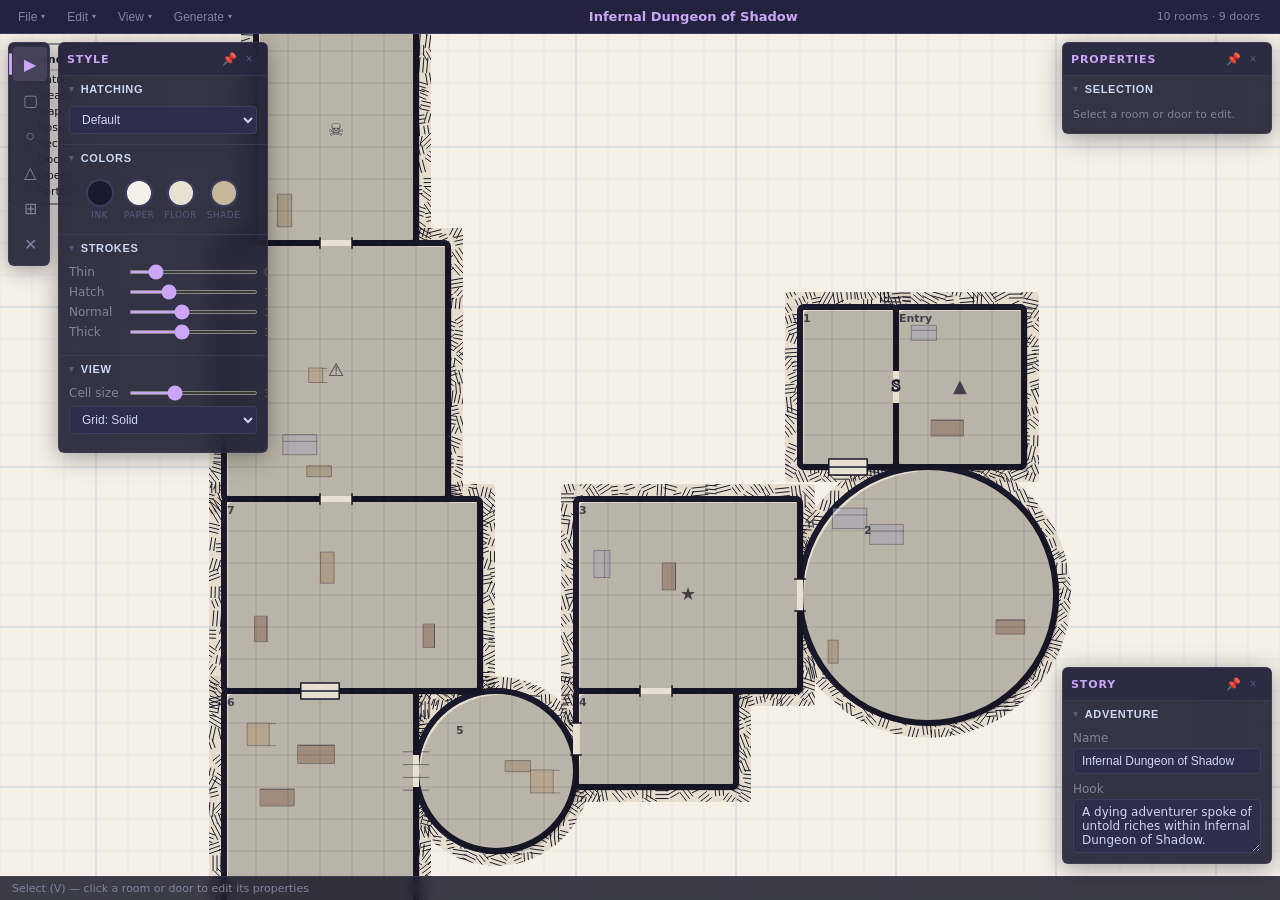
==== index.html @ fd5687b6 "feat: Implement a new menu bar UI, replacing the old toolbar and side panels." ====
<!DOCTYPE html>
<html lang="en">
<head>
  <meta charset="utf-8">
  <meta name="viewport" content="width=device-width, initial-scale=1.0">
  <title>Dungeon Designer</title>
  <link rel="stylesheet" href="css/style.css">
</head>
<body>

  <div id="app">

    <!-- ═══════════════════════ TOP MENU BAR ═══════════════════════ -->
    <header id="menubar">

      <!-- File menu -->
      <div class="menu-item" data-menu="file">
        <button class="menu-trigger">File <span class="chevron">▾</span></button>
        <div class="menu-dropdown">
          <button id="btn-save-json">Save JSON <span class="shortcut">Ctrl+S</span></button>
          <button id="btn-load-json">Load JSON…</button>
          <input type="file" id="input-load-json" accept=".json">
          <div class="menu-sep"></div>
          <button id="btn-export-png">Export PNG</button>
          <button id="btn-export-svg">Export SVG</button>
          <div class="menu-sep"></div>
          <button id="btn-save-adventure">Save Adventure</button>
        </div>
      </div>

      <!-- Edit menu -->
      <div class="menu-item" data-menu="edit">
        <button class="menu-trigger">Edit <span class="chevron">▾</span></button>
        <div class="menu-dropdown">
          <button id="btn-undo">Undo <span class="shortcut">Ctrl+Z</span></button>
          <button id="btn-redo">Redo <span class="shortcut">Ctrl+Y</span></button>
          <div class="menu-sep"></div>
          <button id="btn-clear" class="menu-btn-danger">Clear All</button>
        </div>
      </div>

      <!-- View menu -->
      <div class="menu-item" data-menu="view">
        <button class="menu-trigger">View <span class="chevron">▾</span></button>
        <div class="menu-dropdown">
          <button data-toggle-panel="panel-style" data-checked="true">Style Panel</button>
          <button data-toggle-panel="panel-props" data-checked="true">Properties Panel</button>
          <button data-toggle-panel="panel-story" data-checked="true">Story Panel</button>
          <div class="menu-sep"></div>
          <button data-toggle-opt="chk-shadows" data-checked="true">Shadows</button>
          <button data-toggle-opt="chk-props" data-checked="true">Props</button>
          <button data-toggle-opt="chk-merge" data-checked="false">Merge Rooms</button>
          <button data-toggle-opt="chk-legend" data-checked="true">Legend</button>
          <button data-toggle-opt="chk-graph-paper" data-checked="true">Graph Paper</button>
        </div>
      </div>

      <!-- Generate menu -->
      <div class="menu-item" data-menu="generate">
        <button class="menu-trigger">Generate <span class="chevron">▾</span></button>
        <div class="menu-dropdown">
          <div class="menu-control">
            <span>Seed</span>
            <input id="input-seed" type="number" value="12345" min="1" max="999999999">
          </div>
          <div class="menu-control">
            <span>Method</span>
            <select id="sel-gen-method">
              <option value="organic">Organic</option>
              <option value="bsp">BSP</option>
              <option value="classic">Rooms + Corridors</option>
            </select>
          </div>
          <div class="menu-control">
            <span>Size</span>
            <select id="sel-gen-size">
              <option value="small">Small</option>
              <option value="medium" selected>Medium</option>
              <option value="large">Large</option>
            </select>
          </div>
          <div class="menu-sep"></div>
          <button id="btn-generate" class="menu-btn-accent">⚡ Generate Dungeon</button>
        </div>
      </div>

      <!-- Spacer -->
      <div class="menubar-spacer"></div>

      <!-- Center: dungeon title -->
      <span class="menubar-title" id="menubar-title">Dungeon Designer</span>

      <!-- Spacer -->
      <div class="menubar-spacer"></div>

      <!-- Right: stats -->
      <span class="menubar-stats" id="dungeon-stats">0 rooms · 0 doors</span>
    </header>

    <!-- ═══════════════════════ WORKSPACE ═══════════════════════ -->
    <div id="workspace">

      <!-- Canvas (fills workspace) -->
      <main id="canvas-area">
        <canvas id="dungeon-canvas"></canvas>
        <div id="status-bar"></div>
      </main>

      <!-- ── Tool Rail ── -->
      <div id="tool-rail">
        <button class="tool-btn active" data-tool="select" data-tooltip="Select (V)">▶</button>
        <button class="tool-btn" data-tool="room" data-tooltip="Draw Room (R)">▢</button>
        <button class="tool-btn" data-tool="round-room" data-tooltip="Round Room (C)">○</button>
        <button class="tool-btn" data-tool="polygon" data-tooltip="Polygon Room (P)">△</button>
        <button class="tool-btn" data-tool="door" data-tooltip="Place Door (D)">⊞</button>
        <button class="tool-btn" data-tool="erase" data-tooltip="Erase (E)">✕</button>
      </div>

      <!-- ── Style Panel (left floating) ── -->
      <div class="floating-panel" id="panel-style">
        <div class="panel-titlebar">
          <h2>Style</h2>
          <button class="panel-titlebar-btn pin-btn" title="Pin panel" data-pinned="true">📌</button>
          <button class="panel-titlebar-btn close-btn" title="Close panel">×</button>
        </div>
        <div class="panel-body">

          <!-- Hatching -->
          <div class="collapse-section">
            <button class="collapse-header">
              <span class="section-chevron">▾</span> Hatching
            </button>
            <div class="collapse-content">
              <div class="ctrl-row">
                <select id="sel-hatching">
                  <option value="default">Default</option>
                  <option value="stonework">Stonework</option>
                  <option value="bricks">Bricks</option>
                  <option value="dots">Dots</option>
                  <option value="none">None</option>
                </select>
              </div>
            </div>
          </div>

          <!-- Colors -->
          <div class="collapse-section">
            <button class="collapse-header">
              <span class="section-chevron">▾</span> Colors
            </button>
            <div class="collapse-content">
              <div class="color-swatches">
                <label class="color-swatch">
                  <div class="swatch-circle" id="swatch-ink" style="background:#1a1a2e"></div>
                  <span class="swatch-label">Ink</span>
                  <input type="color" id="col-ink" value="#1a1a2e">
                </label>
                <label class="color-swatch">
                  <div class="swatch-circle" id="swatch-paper" style="background:#f5f0e8"></div>
                  <span class="swatch-label">Paper</span>
                  <input type="color" id="col-paper" value="#f5f0e8">
                </label>
                <label class="color-swatch">
                  <div class="swatch-circle" id="swatch-floor" style="background:#e8e0d0"></div>
                  <span class="swatch-label">Floor</span>
                  <input type="color" id="col-floor" value="#e8e0d0">
                </label>
                <label class="color-swatch">
                  <div class="swatch-circle" id="swatch-shading" style="background:#c8b89a"></div>
                  <span class="swatch-label">Shade</span>
                  <input type="color" id="col-shading" value="#c8b89a">
                </label>
              </div>
            </div>
          </div>

          <!-- Strokes -->
          <div class="collapse-section">
            <button class="collapse-header">
              <span class="section-chevron">▾</span> Strokes
            </button>
            <div class="collapse-content">
              <div class="ctrl-slider">
                <span class="slider-label">Thin</span>
                <input type="range" id="stroke-thin" min="0.2" max="2" step="0.1" value="0.5">
                <span class="slider-value">0.5</span>
              </div>
              <div class="ctrl-slider">
                <span class="slider-label">Hatch</span>
                <input type="range" id="stroke-hatch" min="0.2" max="3" step="0.1" value="1.0">
                <span class="slider-value">1.0</span>
              </div>
              <div class="ctrl-slider">
                <span class="slider-label">Normal</span>
                <input type="range" id="stroke-normal" min="0.5" max="3" step="0.1" value="1.5">
                <span class="slider-value">1.5</span>
              </div>
              <div class="ctrl-slider">
                <span class="slider-label">Thick</span>
                <input type="range" id="stroke-thick" min="1" max="6" step="0.2" value="3.0">
                <span class="slider-value">3.0</span>
              </div>
            </div>
          </div>

          <!-- View -->
          <div class="collapse-section">
            <button class="collapse-header">
              <span class="section-chevron">▾</span> View
            </button>
            <div class="collapse-content">
              <div class="ctrl-slider">
                <span class="slider-label">Cell size</span>
                <input type="range" id="cell-size" min="16" max="64" step="4" value="30">
                <span class="slider-value">30</span>
              </div>
              <div class="ctrl-row">
                <select id="sel-grid">
                  <option value="none">Grid: None</option>
                  <option value="dotted">Grid: Dotted</option>
                  <option value="dashed">Grid: Dashed</option>
                  <option value="solid" selected>Grid: Solid</option>
                </select>
              </div>
              <!-- Hidden checkboxes that the View menu and syncStyle read from -->
              <input type="checkbox" id="chk-shadows" checked style="display:none">
              <input type="checkbox" id="chk-props" checked style="display:none">
              <input type="checkbox" id="chk-merge" style="display:none">
              <input type="checkbox" id="chk-legend" checked style="display:none">
              <input type="checkbox" id="chk-graph-paper" checked style="display:none">
            </div>
          </div>

        </div>
      </div>

      <!-- ── Properties Panel (right floating) ── -->
      <div class="floating-panel" id="panel-props">
        <div class="panel-titlebar">
          <h2>Properties</h2>
          <button class="panel-titlebar-btn pin-btn" title="Pin panel" data-pinned="true">📌</button>
          <button class="panel-titlebar-btn close-btn" title="Close panel">×</button>
        </div>
        <div class="panel-body">

          <div class="collapse-section">
            <button class="collapse-header">
              <span class="section-chevron">▾</span> Selection
            </button>
            <div class="collapse-content">
              <p id="props-empty" style="font-size:11px;color:var(--text-dim);padding:2px 0;">Select a room or door to edit.</p>

              <div id="props-room" style="display:none">
                <div class="ctrl-row">
                  <span>Label</span>
                  <input type="text" id="prop-room-label" placeholder="Room name…">
                </div>
                <div class="ctrl-row">
                  <span>Order</span>
                  <input type="text" id="prop-room-order" placeholder="Entry, 1, 2…">
                </div>
                <div class="ctrl-row">
                  <span>Type</span>
                  <select id="prop-room-type">
                    <option value="normal">Normal</option>
                    <option value="entrance">Entrance</option>
                    <option value="boss">Boss Room</option>
                    <option value="treasure">Treasure</option>
                    <option value="trap">Trap</option>
                  </select>
                </div>
                <div class="ctrl-row">
                  <span>Icon</span>
                  <select id="prop-room-icon">
                    <option value="none">— None —</option>
                    <option value="entrance">▲ Entrance</option>
                    <option value="exit">▼ Exit</option>
                    <option value="boss">☠ Boss</option>
                    <option value="treasure">★ Treasure</option>
                    <option value="trap">⚠ Trap</option>
                    <option value="shrine">✝ Shrine</option>
                    <option value="arcane">✦ Arcane</option>
                    <option value="prison">⊠ Prison</option>
                    <option value="armory">⚔ Armory</option>
                    <option value="forge">⚒ Forge</option>
                    <option value="throne">♛ Throne</option>
                    <option value="crypt">✠ Crypt</option>
                    <option value="library">≡ Library</option>
                    <option value="tavern">◆ Tavern</option>
                    <option value="guard">⊕ Guard Post</option>
                    <option value="puzzle">? Puzzle</option>
                  </select>
                </div>
                <label class="ctrl-check">
                  <input type="checkbox" id="prop-room-water"> Contains water
                </label>
                <div class="ctrl-row">
                  <span>Notes</span>
                  <textarea id="prop-room-notes" rows="3" placeholder="Room description…"></textarea>
                </div>
                <button id="btn-delete-room" class="panel-btn danger">Delete Room</button>
              </div>

              <div id="props-door" style="display:none">
                <div class="ctrl-row">
                  <span>Door Type</span>
                  <select id="prop-door-type">
                    <option value="open">Open Archway</option>
                    <option value="door">Door</option>
                    <option value="locked">Locked Door</option>
                    <option value="secret">Secret Door</option>
                    <option value="portcullis">Portcullis</option>
                  </select>
                </div>
                <button id="btn-delete-door" class="panel-btn danger">Delete Door</button>
              </div>
            </div>
          </div>

        </div>
      </div>

      <!-- ── Story Panel (right, lower floating) ── -->
      <div class="floating-panel" id="panel-story">
        <div class="panel-titlebar">
          <h2>Story</h2>
          <button class="panel-titlebar-btn pin-btn" title="Pin panel" data-pinned="true">📌</button>
          <button class="panel-titlebar-btn close-btn" title="Close panel">×</button>
        </div>
        <div class="panel-body">
          <div class="collapse-section">
            <button class="collapse-header">
              <span class="section-chevron">▾</span> Adventure
            </button>
            <div class="collapse-content">
              <div class="ctrl-row">
                <span>Name</span>
                <input type="text" id="story-name" placeholder="Dungeon name…">
              </div>
              <div class="ctrl-row">
                <span>Hook</span>
                <textarea id="story-hook" rows="3" placeholder="Adventure hook…"></textarea>
              </div>
            </div>
          </div>
        </div>
      </div>

    </div>

  </div>

  <script type="module" src="js/main.js"></script>
</body>
</html>
---- css/style.css ----
*, *::before, *::after { box-sizing: border-box; margin: 0; padding: 0; }

:root {
  --bg-dark:    #1a1a2e;
  --bg-mid:     #232340;
  --bg-light:   #2e2e4a;
  --bg-hover:   #383860;
  --border:     #3d3d62;
  --border-light: rgba(74,74,106,0.45);
  --text:       #cdd6f4;
  --text-dim:   #7f849c;
  --text-muted: #585880;
  --accent:     #cba6f7;
  --accent-dim: rgba(203,166,247,0.15);
  --accent2:    #89b4fa;
  --green:      #a6e3a1;
  --peach:      #fab387;
  --teal:       #94e2d5;
  --danger:     #f38ba8;
  --panel-w:    210px;
  --rail-w:     42px;
  --topbar-h:   34px;
  --statusbar-h: 24px;
  --panel-glass: rgba(26,26,46,0.88);
  --panel-blur:  12px;
  --radius:     6px;
  --radius-sm:  4px;
  --transition: 180ms ease;
}

html, body {
  height: 100%; overflow: hidden;
  background: var(--bg-dark); color: var(--text);
  font-family: 'Inter', 'Segoe UI', system-ui, sans-serif;
  font-size: 13px;
}

/* ╔══════════════════════════════════════════════════════════════════════════╗
   ║  APP SHELL                                                             ║
   ╚══════════════════════════════════════════════════════════════════════════╝ */

#app {
  display: flex; flex-direction: column; height: 100%;
}

/* ╔══════════════════════════════════════════════════════════════════════════╗
   ║  TOP MENU BAR                                                          ║
   ╚══════════════════════════════════════════════════════════════════════════╝ */

#menubar {
  display: flex; align-items: center;
  height: var(--topbar-h); flex-shrink: 0;
  background: var(--bg-mid);
  border-bottom: 1px solid var(--border);
  padding: 0 8px;
  gap: 2px;
  z-index: 100;
  user-select: none;
}

/* Menu items (top-level) */
.menu-item {
  position: relative;
}

.menu-item > .menu-trigger {
  display: flex; align-items: center; gap: 4px;
  background: none; border: none; color: var(--text-dim);
  font-size: 12px; padding: 5px 10px;
  border-radius: var(--radius-sm);
  cursor: pointer;
  transition: background var(--transition), color var(--transition);
}

.menu-item > .menu-trigger:hover,
.menu-item.open > .menu-trigger {
  background: var(--bg-hover);
  color: var(--text);
}

.menu-trigger .chevron {
  font-size: 8px;
  transition: transform var(--transition);
}

.menu-item.open .menu-trigger .chevron {
  transform: rotate(180deg);
}

/* Dropdown panel */
.menu-dropdown {
  display: none;
  position: absolute;
  top: 100%; left: 0;
  min-width: 200px;
  background: var(--panel-glass);
  backdrop-filter: blur(var(--panel-blur));
  -webkit-backdrop-filter: blur(var(--panel-blur));
  border: 1px solid var(--border);
  border-radius: var(--radius);
  padding: 4px;
  box-shadow: 0 8px 32px rgba(0,0,0,0.45);
  z-index: 200;
  animation: menuSlideDown 150ms ease;
}

.menu-item.open > .menu-dropdown {
  display: block;
}

@keyframes menuSlideDown {
  from { opacity: 0; transform: translateY(-4px); }
  to   { opacity: 1; transform: translateY(0); }
}

/* Dropdown items */
.menu-dropdown button,
.menu-dropdown label {
  display: flex; align-items: center; gap: 8px;
  width: 100%;
  background: none; border: none; color: var(--text);
  font-size: 12px; padding: 6px 10px;
  border-radius: var(--radius-sm);
  cursor: pointer;
  transition: background var(--transition);
  text-align: left;
  white-space: nowrap;
}

.menu-dropdown button:hover,
.menu-dropdown label:hover {
  background: var(--bg-hover);
}

.menu-dropdown button .shortcut {
  margin-left: auto;
  color: var(--text-muted);
  font-size: 11px;
}

.menu-dropdown .menu-sep {
  height: 1px;
  background: var(--border);
  margin: 4px 8px;
}

/* Inline controls inside menu dropdowns */
.menu-dropdown .menu-control {
  display: flex; align-items: center; gap: 8px;
  padding: 6px 10px; font-size: 12px; color: var(--text-dim);
}

.menu-dropdown .menu-control select,
.menu-dropdown .menu-control input[type="number"] {
  background: var(--bg-light); color: var(--text);
  border: 1px solid var(--border); border-radius: var(--radius-sm);
  padding: 3px 6px; font-size: 12px; cursor: pointer;
}

.menu-dropdown .menu-control input[type="number"] {
  width: 100px;
}

.menu-dropdown .menu-btn-accent {
  color: var(--accent); font-weight: 600;
}
.menu-dropdown .menu-btn-accent:hover {
  background: var(--accent-dim);
}

.menu-dropdown .menu-btn-danger {
  color: var(--danger);
}
.menu-dropdown .menu-btn-danger:hover {
  background: rgba(243,139,168,0.12);
}

/* Toggle items with checkmarks */
.menu-dropdown button[data-checked="true"]::before {
  content: '✓';
  font-size: 11px;
  color: var(--accent);
  width: 16px;
  text-align: center;
  flex-shrink: 0;
}
.menu-dropdown button[data-checked="false"]::before {
  content: '';
  width: 16px;
  flex-shrink: 0;
}

/* Menubar spacer & right section */
.menubar-spacer { flex: 1; }

.menubar-title {
  font-weight: 600;
  font-size: 13px;
  color: var(--accent);
  text-align: center;
  white-space: nowrap;
  overflow: hidden;
  text-overflow: ellipsis;
  max-width: 300px;
}

.menubar-stats {
  font-size: 11px;
  color: var(--text-dim);
  padding: 0 12px;
  white-space: nowrap;
}

/* ╔══════════════════════════════════════════════════════════════════════════╗
   ║  WORKSPACE                                                             ║
   ╚══════════════════════════════════════════════════════════════════════════╝ */

#workspace {
  position: relative;
  flex: 1;
  overflow: hidden;
}

/* ╔══════════════════════════════════════════════════════════════════════════╗
   ║  TOOL RAIL (left vertical strip)                                       ║
   ╚══════════════════════════════════════════════════════════════════════════╝ */

#tool-rail {
  position: absolute;
  top: 8px; left: 8px;
  width: var(--rail-w);
  display: flex; flex-direction: column; gap: 2px;
  background: var(--panel-glass);
  backdrop-filter: blur(var(--panel-blur));
  -webkit-backdrop-filter: blur(var(--panel-blur));
  border: 1px solid var(--border-light);
  border-radius: var(--radius);
  padding: 4px;
  box-shadow: 0 4px 20px rgba(0,0,0,0.35);
  z-index: 50;
}

#tool-rail .tool-btn {
  display: flex; align-items: center; justify-content: center;
  width: 34px; height: 34px;
  background: none;
  border: none;
  border-radius: var(--radius-sm);
  color: var(--text-dim);
  font-size: 16px;
  cursor: pointer;
  transition: all var(--transition);
  position: relative;
}

#tool-rail .tool-btn:hover {
  background: var(--bg-hover);
  color: var(--text);
}

#tool-rail .tool-btn.active {
  background: var(--accent-dim);
  color: var(--accent);
}

#tool-rail .tool-btn.active::before {
  content: '';
  position: absolute;
  left: -4px; top: 6px; bottom: 6px;
  width: 3px;
  background: var(--accent);
  border-radius: 2px;
}

/* Tooltip for tool rail */
#tool-rail .tool-btn::after {
  content: attr(data-tooltip);
  position: absolute;
  left: calc(100% + 8px); top: 50%;
  transform: translateY(-50%);
  background: var(--bg-dark);
  color: var(--text);
  font-size: 11px;
  padding: 4px 8px;
  border-radius: var(--radius-sm);
  border: 1px solid var(--border);
  white-space: nowrap;
  pointer-events: none;
  opacity: 0;
  transition: opacity 150ms ease;
  z-index: 100;
}

#tool-rail .tool-btn:hover::after {
  opacity: 1;
}

/* ╔══════════════════════════════════════════════════════════════════════════╗
   ║  FLOATING PANELS                                                       ║
   ╚══════════════════════════════════════════════════════════════════════════╝ */

.floating-panel {
  position: absolute;
  width: var(--panel-w);
  background: var(--panel-glass);
  backdrop-filter: blur(var(--panel-blur));
  -webkit-backdrop-filter: blur(var(--panel-blur));
  border: 1px solid var(--border-light);
  border-radius: var(--radius);
  box-shadow: 0 4px 24px rgba(0,0,0,0.35);
  z-index: 40;
  overflow: hidden;
  transition: opacity var(--transition);
}

.floating-panel.hidden {
  display: none;
}

/* Panel positions */
#panel-style {
  top: 8px; left: 58px;
}
#panel-props {
  top: 8px; right: 8px;
}
#panel-story {
  bottom: 36px; right: 8px;
}

/* Panel title bar */
.panel-titlebar {
  display: flex; align-items: center;
  padding: 6px 8px;
  background: rgba(35,35,64,0.6);
  border-bottom: 1px solid var(--border-light);
  cursor: default;
  user-select: none;
}

.panel-titlebar h2 {
  font-size: 11px;
  font-weight: 700;
  text-transform: uppercase;
  letter-spacing: 0.08em;
  color: var(--accent);
  flex: 1;
}

.panel-titlebar-btn {
  display: flex; align-items: center; justify-content: center;
  width: 20px; height: 20px;
  background: none; border: none;
  color: var(--text-muted);
  font-size: 12px;
  cursor: pointer;
  border-radius: 3px;
  transition: all var(--transition);
}

.panel-titlebar-btn:hover {
  background: var(--bg-hover);
  color: var(--text);
}

.panel-titlebar-btn.pinned {
  color: var(--accent);
}

/* Panel body */
.panel-body {
  padding: 0;
  max-height: 60vh;
  overflow-y: auto;
}

/* ╔══════════════════════════════════════════════════════════════════════════╗
   ║  COLLAPSIBLE SECTIONS (inside panels)                                  ║
   ╚══════════════════════════════════════════════════════════════════════════╝ */

.collapse-section {
  border-bottom: 1px solid var(--border-light);
}

.collapse-section:last-child {
  border-bottom: none;
}

.collapse-header {
  display: flex; align-items: center; gap: 6px;
  padding: 7px 10px;
  background: none; border: none; color: var(--text);
  font-size: 11px; font-weight: 600;
  text-transform: uppercase;
  letter-spacing: 0.06em;
  cursor: pointer;
  width: 100%;
  text-align: left;
  transition: background var(--transition);
}

.collapse-header:hover {
  background: rgba(255,255,255,0.03);
}

.collapse-header .section-chevron {
  font-size: 9px;
  color: var(--text-muted);
  transition: transform var(--transition);
  flex-shrink: 0;
}

.collapse-section.collapsed .section-chevron {
  transform: rotate(-90deg);
}

.collapse-content {
  padding: 4px 10px 10px;
  overflow: hidden;
  transition: max-height 200ms ease, padding 200ms ease;
}

.collapse-section.collapsed .collapse-content {
  max-height: 0 !important;
  padding-top: 0;
  padding-bottom: 0;
}

/* ╔══════════════════════════════════════════════════════════════════════════╗
   ║  PANEL CONTROLS (inside collapsible sections)                          ║
   ╚══════════════════════════════════════════════════════════════════════════╝ */

/* Standard label + control */
.ctrl-row {
  display: flex; flex-direction: column; gap: 3px;
  margin-bottom: 8px;
  font-size: 12px;
  color: var(--text-dim);
}

.ctrl-row:last-child { margin-bottom: 0; }

.ctrl-row select,
.ctrl-row input[type="text"],
.ctrl-row input[type="number"],
.ctrl-row textarea {
  background: var(--bg-light);
  color: var(--text);
  border: 1px solid var(--border);
  border-radius: var(--radius-sm);
  padding: 5px 8px;
  font-size: 12px;
  width: 100%;
  transition: border-color var(--transition);
}

.ctrl-row select:focus,
.ctrl-row input:focus,
.ctrl-row textarea:focus {
  outline: none;
  border-color: var(--accent);
}

.ctrl-row textarea {
  resize: vertical;
  font-family: inherit;
}

/* Slider with value */
.ctrl-slider {
  display: flex; align-items: center; gap: 6px;
  margin-bottom: 6px;
  font-size: 12px;
  color: var(--text-dim);
}

.ctrl-slider span.slider-label {
  width: 54px;
  flex-shrink: 0;
}

.ctrl-slider input[type="range"] {
  flex: 1;
  accent-color: var(--accent);
  height: 4px;
}

.ctrl-slider .slider-value {
  width: 28px;
  text-align: right;
  font-size: 10px;
  color: var(--text-muted);
  font-variant-numeric: tabular-nums;
}

/* Checkbox row */
.ctrl-check {
  display: flex; align-items: center; gap: 6px;
  margin-bottom: 5px;
  font-size: 12px;
  color: var(--text);
  cursor: pointer;
}

.ctrl-check input[type="checkbox"] {
  accent-color: var(--accent);
  cursor: pointer;
}

/* ╔══════════════════════════════════════════════════════════════════════════╗
   ║  SMART COLOR SWATCHES                                                  ║
   ╚══════════════════════════════════════════════════════════════════════════╝ */

.color-swatches {
  display: flex; gap: 10px; flex-wrap: wrap;
  justify-content: center;
  padding: 4px 0;
}

.color-swatch {
  display: flex; flex-direction: column; align-items: center; gap: 3px;
  cursor: pointer;
  position: relative;
}

.color-swatch .swatch-circle {
  width: 28px; height: 28px;
  border-radius: 50%;
  border: 2px solid var(--border);
  transition: border-color var(--transition), transform var(--transition);
  position: relative;
  overflow: hidden;
}

.color-swatch:hover .swatch-circle {
  border-color: var(--text-dim);
  transform: scale(1.1);
}

.color-swatch .swatch-label {
  font-size: 9px;
  color: var(--text-muted);
  text-transform: uppercase;
  letter-spacing: 0.05em;
}

.color-swatch input[type="color"] {
  position: absolute;
  top: 0; left: 0;
  width: 28px; height: 28px;
  opacity: 0;
  cursor: pointer;
}

/* ╔══════════════════════════════════════════════════════════════════════════╗
   ║  PANEL BUTTONS                                                         ║
   ╚══════════════════════════════════════════════════════════════════════════╝ */

.panel-btn {
  width: 100%;
  padding: 6px;
  border-radius: var(--radius-sm);
  border: 1px solid var(--border);
  background: var(--bg-light);
  color: var(--text);
  cursor: pointer;
  font-size: 12px;
  margin-top: 6px;
  transition: all var(--transition);
}

.panel-btn:hover {
  background: var(--bg-hover);
}

.panel-btn.danger {
  border-color: var(--danger);
  color: var(--danger);
}

.panel-btn.danger:hover {
  background: var(--danger);
  color: var(--bg-dark);
}

/* ╔══════════════════════════════════════════════════════════════════════════╗
   ║  CANVAS AREA                                                           ║
   ╚══════════════════════════════════════════════════════════════════════════╝ */

#canvas-area {
  position: absolute;
  top: 0; left: 0; right: 0; bottom: 0;
  overflow: hidden;
  background: #0e0e1a;
  background-image:
    linear-gradient(rgba(255,255,255,.025) 1px, transparent 1px),
    linear-gradient(90deg, rgba(255,255,255,.025) 1px, transparent 1px);
  background-size: 30px 30px;
  cursor: crosshair;
}

#canvas-area.tool-select     { cursor: default; }
#canvas-area.tool-room       { cursor: crosshair; }
#canvas-area.tool-round-room { cursor: crosshair; }
#canvas-area.tool-polygon    { cursor: crosshair; }
#canvas-area.tool-door       { cursor: cell; }
#canvas-area.tool-erase      { cursor: not-allowed; }

#dungeon-canvas { display: block; }

/* ╔══════════════════════════════════════════════════════════════════════════╗
   ║  STATUS BAR                                                            ║
   ╚══════════════════════════════════════════════════════════════════════════╝ */

#status-bar {
  position: absolute;
  bottom: 0; left: 0; right: 0;
  height: var(--statusbar-h);
  padding: 4px 12px;
  font-size: 11px;
  color: var(--text-dim);
  background: rgba(20,20,36,0.82);
  backdrop-filter: blur(6px);
  -webkit-backdrop-filter: blur(6px);
  border-top: 1px solid var(--border-light);
  pointer-events: none;
  white-space: nowrap;
  overflow: hidden;
  z-index: 30;
  display: flex; align-items: center;
}

/* ╔══════════════════════════════════════════════════════════════════════════╗
   ║  HIDDEN FILE INPUT                                                     ║
   ╚══════════════════════════════════════════════════════════════════════════╝ */

#input-load-json { display: none; }

/* ╔══════════════════════════════════════════════════════════════════════════╗
   ║  SCROLLBARS                                                            ║
   ╚══════════════════════════════════════════════════════════════════════════╝ */

::-webkit-scrollbar { width: 5px; }
::-webkit-scrollbar-track { background: transparent; }
::-webkit-scrollbar-thumb { background: var(--border); border-radius: 3px; }
::-webkit-scrollbar-thumb:hover { background: var(--text-muted); }

/* ╔══════════════════════════════════════════════════════════════════════════╗
   ║  RESPONSIVE: ensure panels don't crowd at smaller sizes                ║
   ╚══════════════════════════════════════════════════════════════════════════╝ */

@media (max-width: 1200px) {
  :root { --panel-w: 190px; }
}
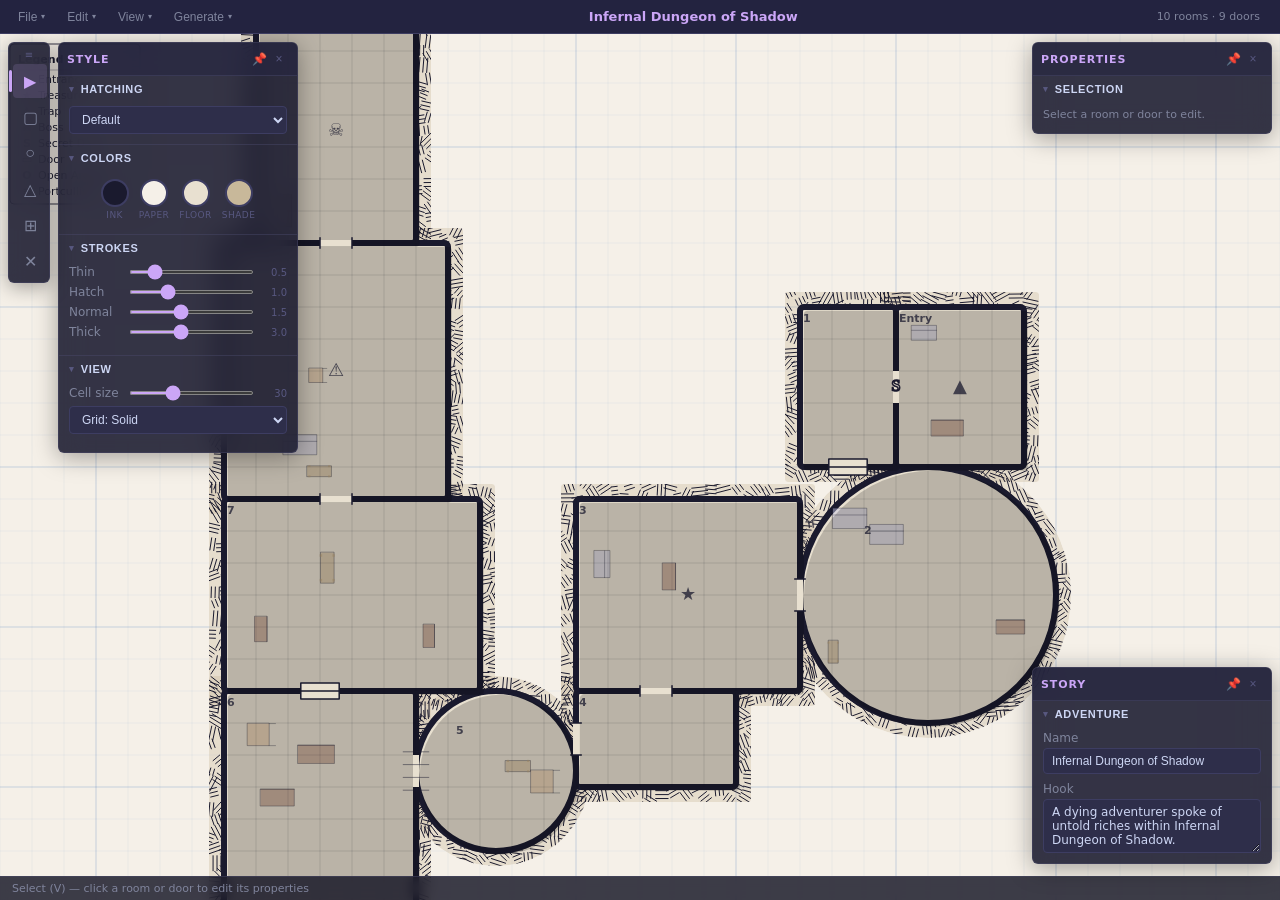
==== commit c86d6c6e: "feat: add draggable panel system and reset layout functionality" ====
--- a/index.html
+++ b/index.html
@@ -52,6 +52,8 @@
           <button data-toggle-opt="chk-merge" data-checked="false">Merge Rooms</button>
           <button data-toggle-opt="chk-legend" data-checked="true">Legend</button>
           <button data-toggle-opt="chk-graph-paper" data-checked="true">Graph Paper</button>
+          <div class="menu-sep"></div>
+          <button id="btn-reset-layout">Reset Panel Layout</button>
         </div>
       </div>
 
@@ -108,6 +110,7 @@
 
       <!-- ── Tool Rail ── -->
       <div id="tool-rail">
+        <div class="rail-grip" title="Drag tool rail">≡</div>
         <button class="tool-btn active" data-tool="select" data-tooltip="Select (V)">▶</button>
         <button class="tool-btn" data-tool="room" data-tooltip="Draw Room (R)">▢</button>
         <button class="tool-btn" data-tool="round-room" data-tooltip="Round Room (C)">○</button>
--- a/css/style.css
+++ b/css/style.css
@@ -17,7 +17,7 @@
   --peach:      #fab387;
   --teal:       #94e2d5;
   --danger:     #f38ba8;
-  --panel-w:    210px;
+  --panel-w:    240px;
   --rail-w:     42px;
   --topbar-h:   34px;
   --statusbar-h: 24px;
@@ -230,6 +230,7 @@
   top: 8px; left: 8px;
   width: var(--rail-w);
   display: flex; flex-direction: column; gap: 2px;
+  cursor: grab;
   background: var(--panel-glass);
   backdrop-filter: blur(var(--panel-blur));
   -webkit-backdrop-filter: blur(var(--panel-blur));
@@ -293,6 +294,19 @@
 
 #tool-rail .tool-btn:hover::after {
   opacity: 1;
+}
+
+#tool-rail .rail-grip {
+  cursor: grab;
+  user-select: none;
+  color: var(--text-muted);
+  text-align: center;
+  padding: 2px;
+  font-size: 10px;
+}
+
+#tool-rail .rail-grip:hover {
+  color: var(--text);
 }
 
 /* ╔══════════════════════════════════════════════════════════════════════════╗
@@ -480,7 +494,9 @@
 }
 
 .ctrl-slider input[type="range"] {
-  flex: 1;
+  flex: 1 1 auto;
+  min-width: 0;
+  max-width: calc(100% - 90px);
   accent-color: var(--accent);
   height: 4px;
 }
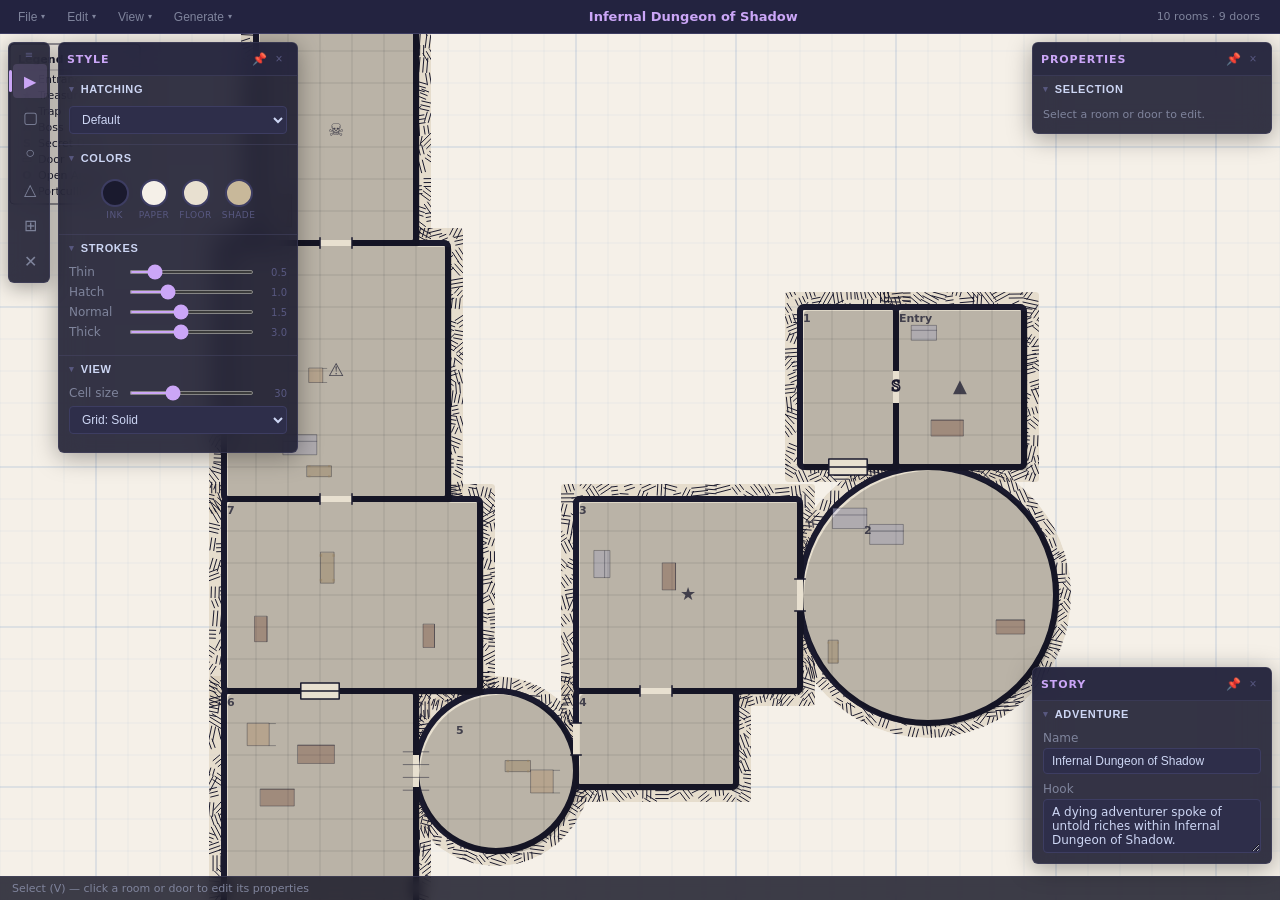
==== commit 007ab32c: "feat: add room resizing functionality with interactive handles" ====
--- a/index.html
+++ b/index.html
@@ -52,6 +52,7 @@
           <button data-toggle-opt="chk-merge" data-checked="false">Merge Rooms</button>
           <button data-toggle-opt="chk-legend" data-checked="true">Legend</button>
           <button data-toggle-opt="chk-graph-paper" data-checked="true">Graph Paper</button>
+          <button id="btn-resize" data-checked="false">Resize Rooms</button>
           <div class="menu-sep"></div>
           <button id="btn-reset-layout">Reset Panel Layout</button>
         </div>
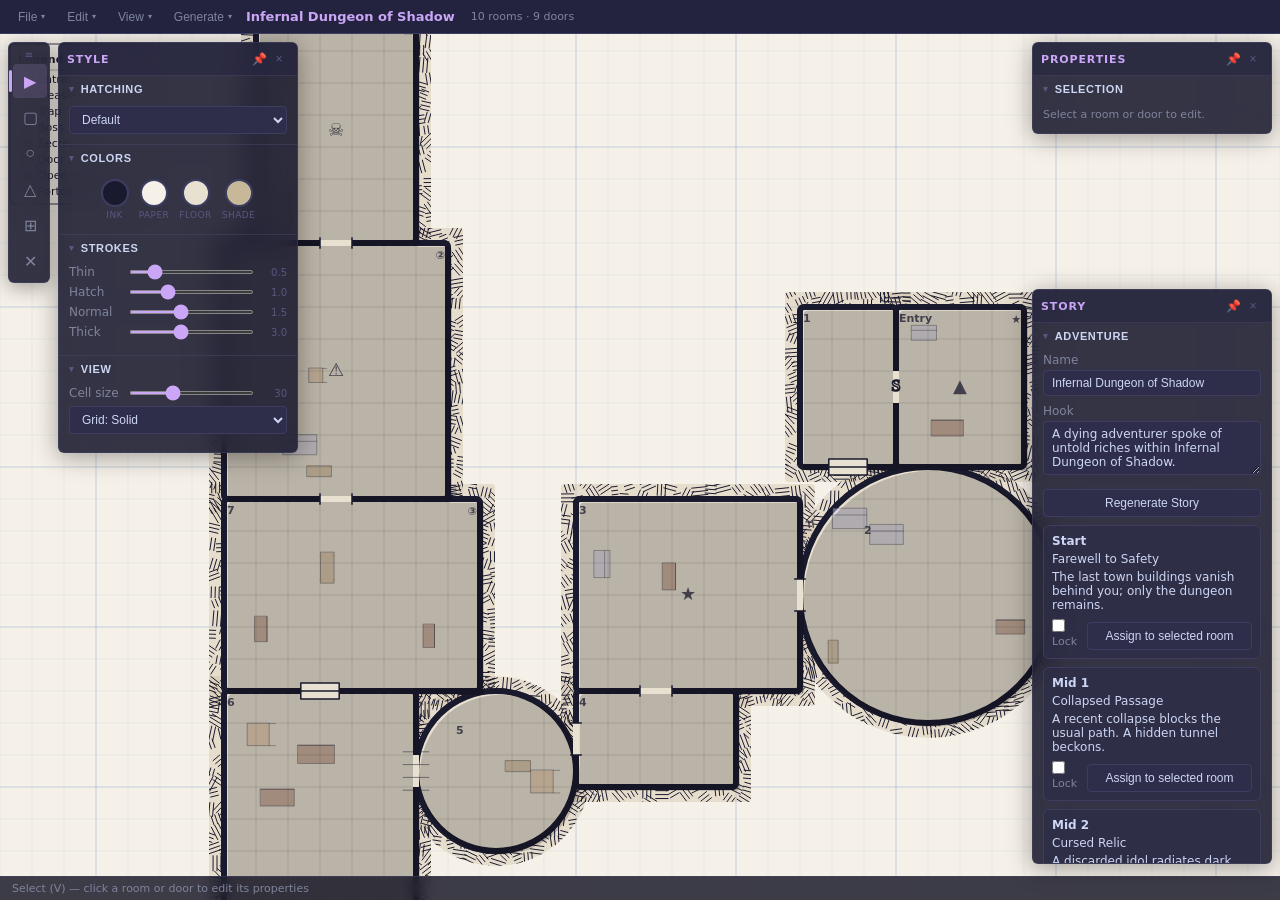
==== commit bdec7375: "feat: implement story management with templates and dynamic role assignment" ====
--- a/index.html
+++ b/index.html
@@ -277,12 +277,17 @@
                   <span>Icon</span>
                   <select id="prop-room-icon">
                     <option value="none">— None —</option>
+                    <option value="start">★ Start</option>
                     <option value="entrance">▲ Entrance</option>
                     <option value="exit">▼ Exit</option>
                     <option value="boss">☠ Boss</option>
                     <option value="treasure">★ Treasure</option>
                     <option value="trap">⚠ Trap</option>
                     <option value="shrine">✝ Shrine</option>
+                    <option value="mid1">① Mid 1</option>
+                    <option value="mid2">② Mid 2</option>
+                    <option value="mid3">③ Mid 3</option>
+                    <option value="arcane">✦ Arcane</option>
                     <option value="arcane">✦ Arcane</option>
                     <option value="prison">⊠ Prison</option>
                     <option value="armory">⚔ Armory</option>
@@ -295,6 +300,17 @@
                     <option value="puzzle">? Puzzle</option>
                   </select>
                 </div>
+                <div class="ctrl-row">
+                  <span>Story Role</span>
+                  <select id="prop-room-story-role">
+                    <option value="none">None</option>
+                    <option value="start">Start</option>
+                    <option value="mid1">Mid 1</option>
+                    <option value="mid2">Mid 2</option>
+                    <option value="mid3">Mid 3</option>
+                    <option value="boss">Boss</option>
+                  </select>
+                </div>
                 <label class="ctrl-check">
                   <input type="checkbox" id="prop-room-water"> Contains water
                 </label>
@@ -345,6 +361,10 @@
                 <span>Hook</span>
                 <textarea id="story-hook" rows="3" placeholder="Adventure hook…"></textarea>
               </div>
+              <div class="ctrl-row">
+                <button id="btn-regenerate-story" class="panel-btn">Regenerate Story</button>
+              </div>
+              <div id="story-cards" class="story-cards"></div>
             </div>
           </div>
         </div>
--- a/css/style.css
+++ b/css/style.css
@@ -184,10 +184,38 @@
   text-align: center;
   flex-shrink: 0;
 }
-.menu-dropdown button[data-checked="false"]::before {
+..menu-dropdown button[data-checked="false"]::before {
   content: '';
   width: 16px;
   flex-shrink: 0;
+}
+
+.story-cards {
+  display: grid;
+  gap: 8px;
+  margin-top: 8px;
+}
+.story-card {
+  background: rgba(45, 45, 70, 0.8);
+  border: 1px solid var(--border);
+  border-radius: 6px;
+  padding: 8px;
+}
+.story-card h3 {
+  font-size: 12px;
+  margin-bottom: 4px;
+}
+.story-card p {
+  font-size: 12px;
+  margin: 0 0 4px;
+}
+.story-card .lock-row {
+  display: flex;
+  align-items: center;
+  gap: 4px;
+  font-size: 11px;
+  color: var(--text-dim);
+}
 }
 
 /* Menubar spacer & right section */
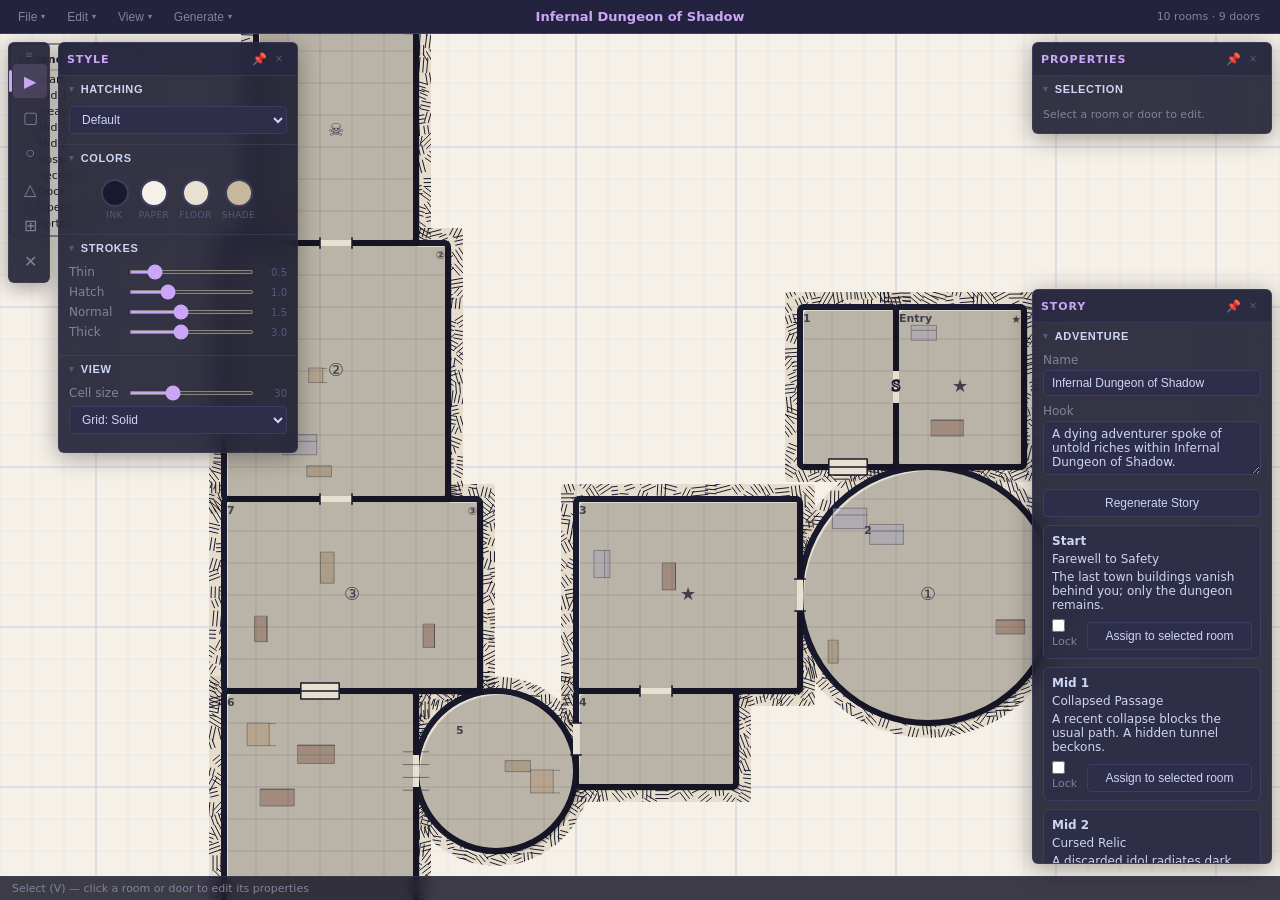
==== commit 33fe1666: "feat: add caves generation functionality and integrate into main application" ====
--- a/index.html
+++ b/index.html
@@ -71,8 +71,7 @@
             <select id="sel-gen-method">
               <option value="organic">Organic</option>
               <option value="bsp">BSP</option>
-              <option value="classic">Rooms + Corridors</option>
-            </select>
+              <option value="classic">Rooms + Corridors</option>            <option value="caves">Caves (Perlin-like)</option>            </select>
           </div>
           <div class="menu-control">
             <span>Size</span>
--- a/css/style.css
+++ b/css/style.css
@@ -221,7 +221,17 @@
 /* Menubar spacer & right section */
 .menubar-spacer { flex: 1; }
 
+#menubar {
+  position: relative;
+}
+
 .menubar-title {
+  position: absolute;
+  left: 50%;
+  transform: translateX(-50%);
+  min-width: 240px;
+  max-width: 400px;
+  width: auto;
   font-weight: 600;
   font-size: 13px;
   color: var(--accent);
@@ -229,10 +239,12 @@
   white-space: nowrap;
   overflow: hidden;
   text-overflow: ellipsis;
-  max-width: 300px;
+  z-index: 1;
 }
 
 .menubar-stats {
+  margin-left: auto;
+  z-index: 1;
   font-size: 11px;
   color: var(--text-dim);
   padding: 0 12px;
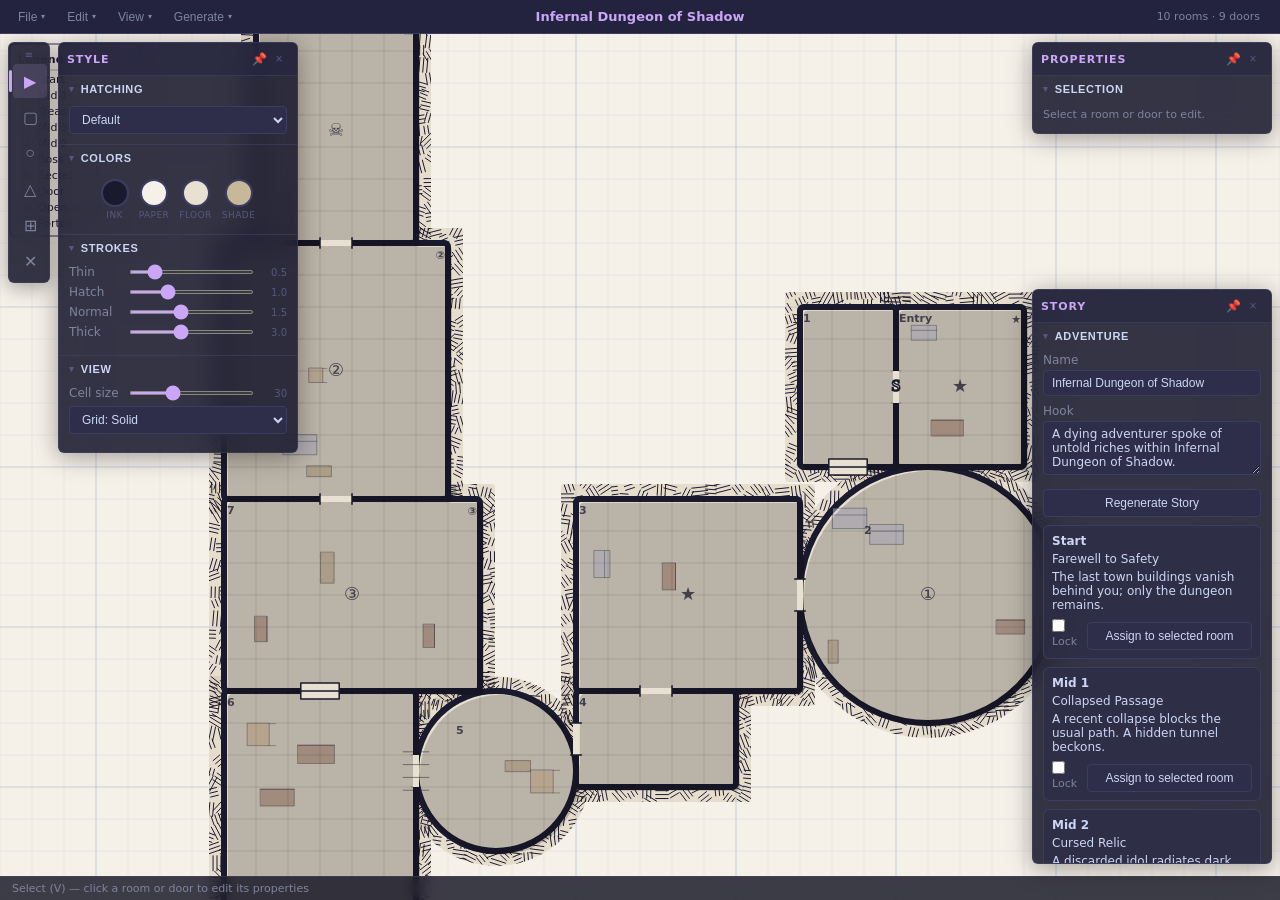
==== commit cbe57f80: "feat: add colonnades and stairs door types with corresponding UI and rendering updates" ====
--- a/index.html
+++ b/index.html
@@ -313,6 +313,9 @@
                 <label class="ctrl-check">
                   <input type="checkbox" id="prop-room-water"> Contains water
                 </label>
+                <label class="ctrl-check">
+                  <input type="checkbox" id="prop-room-columns"> Colonnades
+                </label>
                 <div class="ctrl-row">
                   <span>Notes</span>
                   <textarea id="prop-room-notes" rows="3" placeholder="Room description…"></textarea>
@@ -329,6 +332,8 @@
                     <option value="locked">Locked Door</option>
                     <option value="secret">Secret Door</option>
                     <option value="portcullis">Portcullis</option>
+                    <option value="stairs_up">Stairs Up</option>
+                    <option value="stairs_down">Stairs Down</option>
                   </select>
                 </div>
                 <button id="btn-delete-door" class="panel-btn danger">Delete Door</button>
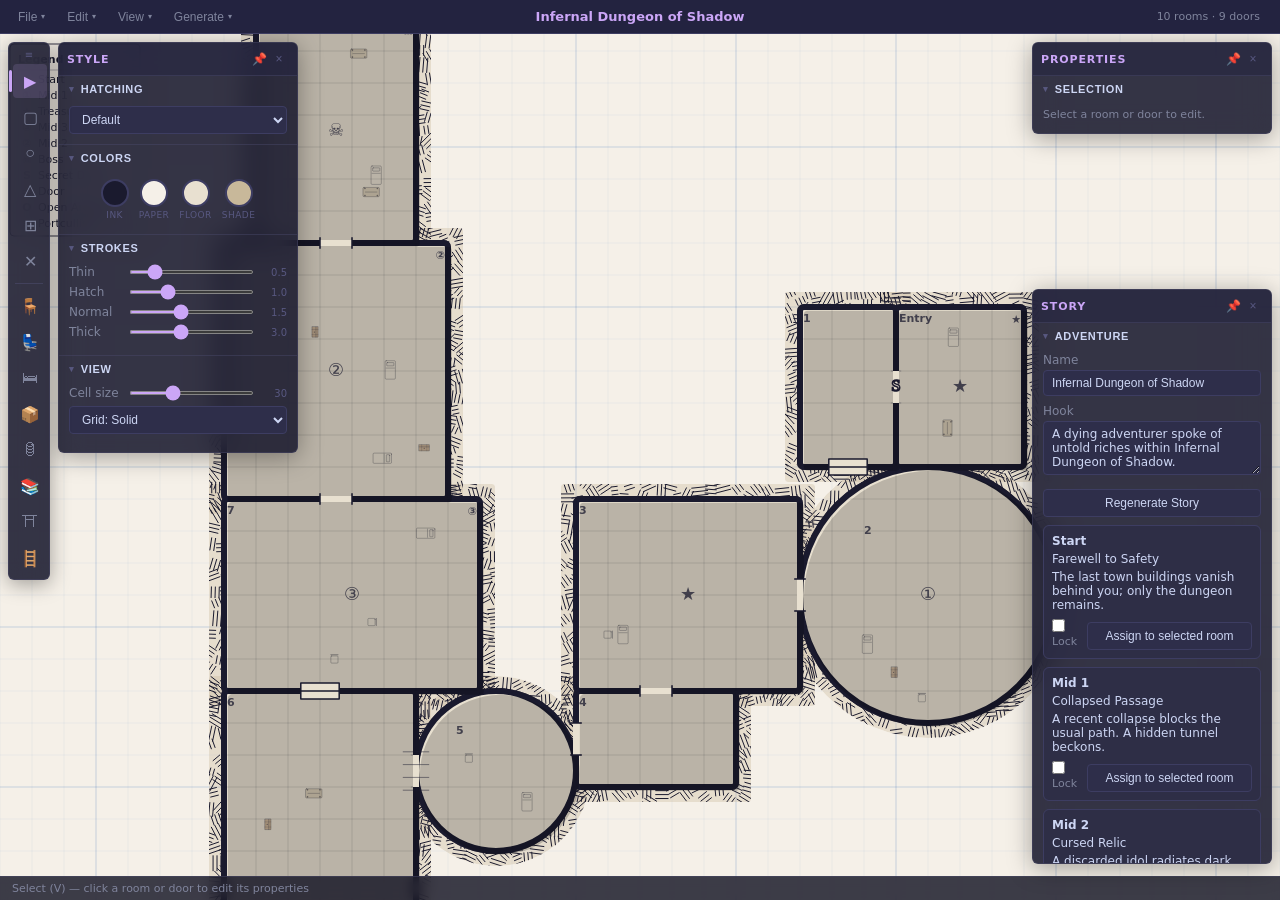
==== commit 0fe0d828: "feat: implement prop placement and management with UI updates and rendering support" ====
--- a/index.html
+++ b/index.html
@@ -117,6 +117,15 @@
         <button class="tool-btn" data-tool="polygon" data-tooltip="Polygon Room (P)">△</button>
         <button class="tool-btn" data-tool="door" data-tooltip="Place Door (D)">⊞</button>
         <button class="tool-btn" data-tool="erase" data-tooltip="Erase (E)">✕</button>
+        <div class="rail-separator"></div>
+        <button class="tool-btn" data-tool="prop-table" data-tooltip="Table (1)">🪑</button>
+        <button class="tool-btn" data-tool="prop-chair" data-tooltip="Chair (2)">💺</button>
+        <button class="tool-btn" data-tool="prop-bed" data-tooltip="Bed (3)">🛏</button>
+        <button class="tool-btn" data-tool="prop-chest" data-tooltip="Chest (4)">📦</button>
+        <button class="tool-btn" data-tool="prop-barrel" data-tooltip="Barrel (5)">🛢</button>
+        <button class="tool-btn" data-tool="prop-bookshelf" data-tooltip="Bookshelf (6)">📚</button>
+        <button class="tool-btn" data-tool="prop-altar" data-tooltip="Altar (7)">⛩</button>
+        <button class="tool-btn" data-tool="prop-stairs" data-tooltip="Stairs (8)">🪜</button>
       </div>
 
       <!-- ── Style Panel (left floating) ── -->
@@ -338,6 +347,30 @@
                 </div>
                 <button id="btn-delete-door" class="panel-btn danger">Delete Door</button>
               </div>
+
+              <div id="props-prop" style="display:none">
+                <div class="ctrl-row">
+                  <span>Decor Type</span>
+                  <select id="prop-prop-type">
+                    <option value="table">Table</option>
+                    <option value="chair">Chair</option>
+                    <option value="bed">Bed</option>
+                    <option value="chest">Chest</option>
+                    <option value="barrel">Barrel</option>
+                    <option value="bookshelf">Bookshelf</option>
+                    <option value="altar">Altar</option>
+                    <option value="stairs">Stairs</option>
+                  </select>
+                </div>
+                <div class="ctrl-row">
+                  <span>Rotate</span>
+                  <div style="display:flex;gap:4px">
+                    <button id="btn-prop-rot-ccw" class="panel-btn" title="Rotate CCW (Q)">↺</button>
+                    <button id="btn-prop-rot-cw" class="panel-btn" title="Rotate CW (W)">↻</button>
+                  </div>
+                </div>
+                <button id="btn-delete-prop" class="panel-btn danger">Delete Prop</button>
+              </div>
             </div>
           </div>
 
--- a/css/style.css
+++ b/css/style.css
@@ -349,6 +349,14 @@
   color: var(--text);
 }
 
+#tool-rail .rail-separator {
+  width: 28px;
+  height: 1px;
+  background: var(--text-muted);
+  opacity: 0.4;
+  margin: 3px auto;
+}
+
 /* ╔══════════════════════════════════════════════════════════════════════════╗
    ║  FLOATING PANELS                                                       ║
    ╚══════════════════════════════════════════════════════════════════════════╝ */
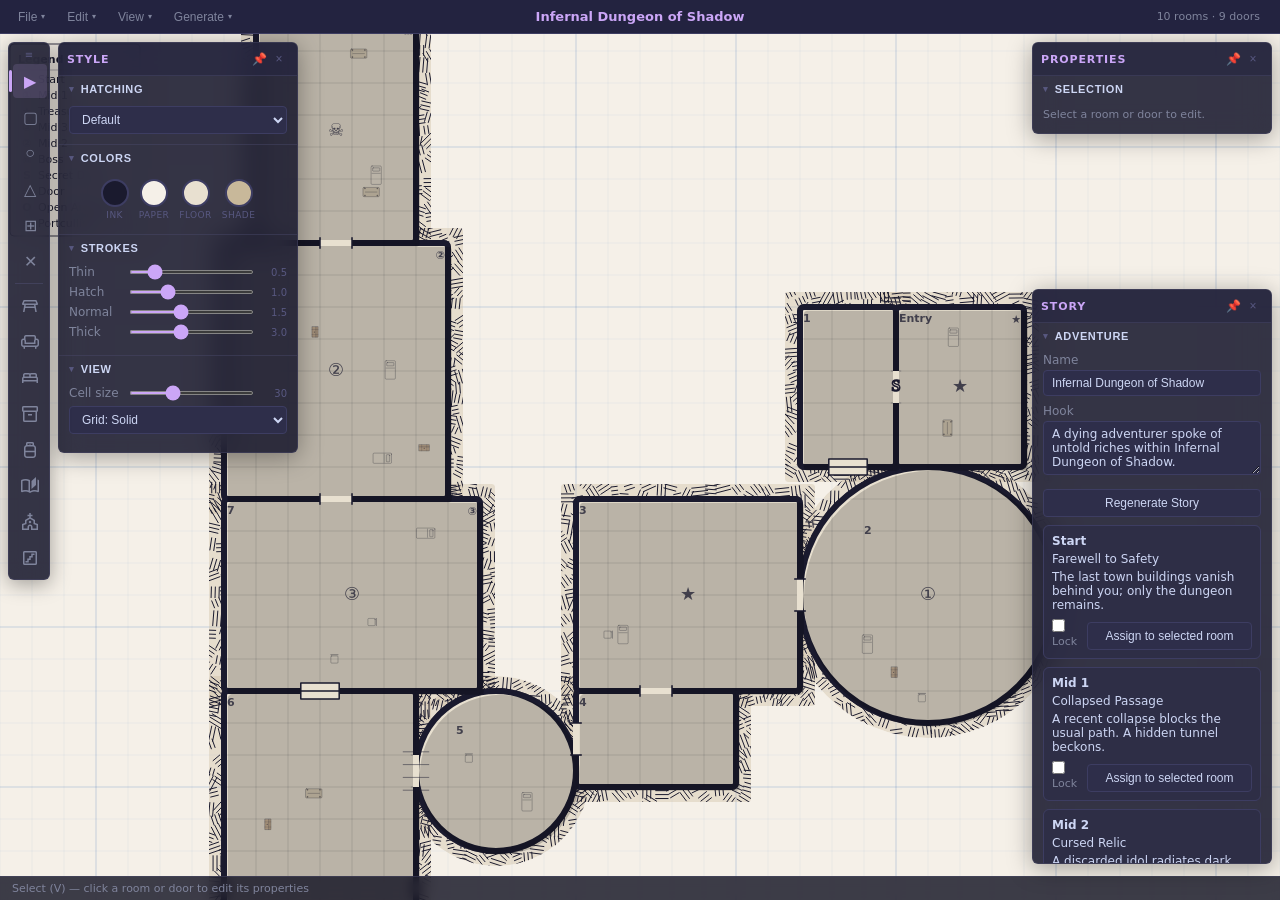
==== commit 18145ac8: "feat: integrate Material Symbols for props and add web glyphs toggle in UI" ====
--- a/index.html
+++ b/index.html
@@ -5,6 +5,7 @@
   <meta name="viewport" content="width=device-width, initial-scale=1.0">
   <title>Dungeon Designer</title>
   <link rel="stylesheet" href="css/style.css">
+  <link rel="stylesheet" href="https://fonts.googleapis.com/css2?family=Material+Symbols+Outlined:opsz,wght,FILL,GRAD@24,400,0,0">
 </head>
 <body>
 
@@ -52,6 +53,7 @@
           <button data-toggle-opt="chk-merge" data-checked="false">Merge Rooms</button>
           <button data-toggle-opt="chk-legend" data-checked="true">Legend</button>
           <button data-toggle-opt="chk-graph-paper" data-checked="true">Graph Paper</button>
+          <button data-toggle-opt="chk-web-glyphs" data-checked="false">Web Glyphs</button>
           <button id="btn-resize" data-checked="false">Resize Rooms</button>
           <div class="menu-sep"></div>
           <button id="btn-reset-layout">Reset Panel Layout</button>
@@ -118,14 +120,14 @@
         <button class="tool-btn" data-tool="door" data-tooltip="Place Door (D)">⊞</button>
         <button class="tool-btn" data-tool="erase" data-tooltip="Erase (E)">✕</button>
         <div class="rail-separator"></div>
-        <button class="tool-btn" data-tool="prop-table" data-tooltip="Table (1)">🪑</button>
-        <button class="tool-btn" data-tool="prop-chair" data-tooltip="Chair (2)">💺</button>
-        <button class="tool-btn" data-tool="prop-bed" data-tooltip="Bed (3)">🛏</button>
-        <button class="tool-btn" data-tool="prop-chest" data-tooltip="Chest (4)">📦</button>
-        <button class="tool-btn" data-tool="prop-barrel" data-tooltip="Barrel (5)">🛢</button>
-        <button class="tool-btn" data-tool="prop-bookshelf" data-tooltip="Bookshelf (6)">📚</button>
-        <button class="tool-btn" data-tool="prop-altar" data-tooltip="Altar (7)">⛩</button>
-        <button class="tool-btn" data-tool="prop-stairs" data-tooltip="Stairs (8)">🪜</button>
+        <button class="tool-btn" data-tool="prop-table" data-tooltip="Table (1)"><span class="material-symbols-outlined">table_restaurant</span></button>
+        <button class="tool-btn" data-tool="prop-chair" data-tooltip="Chair (2)"><span class="material-symbols-outlined">chair</span></button>
+        <button class="tool-btn" data-tool="prop-bed" data-tooltip="Bed (3)"><span class="material-symbols-outlined">bed</span></button>
+        <button class="tool-btn" data-tool="prop-chest" data-tooltip="Chest (4)"><span class="material-symbols-outlined">inventory_2</span></button>
+        <button class="tool-btn" data-tool="prop-barrel" data-tooltip="Barrel (5)"><span class="material-symbols-outlined">propane_tank</span></button>
+        <button class="tool-btn" data-tool="prop-bookshelf" data-tooltip="Bookshelf (6)"><span class="material-symbols-outlined">auto_stories</span></button>
+        <button class="tool-btn" data-tool="prop-altar" data-tooltip="Altar (7)"><span class="material-symbols-outlined">church</span></button>
+        <button class="tool-btn" data-tool="prop-stairs" data-tooltip="Stairs (8)"><span class="material-symbols-outlined">stairs</span></button>
       </div>
 
       <!-- ── Style Panel (left floating) ── -->
@@ -240,6 +242,7 @@
               <input type="checkbox" id="chk-merge" style="display:none">
               <input type="checkbox" id="chk-legend" checked style="display:none">
               <input type="checkbox" id="chk-graph-paper" checked style="display:none">
+              <input type="checkbox" id="chk-web-glyphs" style="display:none">
             </div>
           </div>
 
--- a/css/style.css
+++ b/css/style.css
@@ -294,6 +294,10 @@
   position: relative;
 }
 
+#tool-rail .tool-btn .material-symbols-outlined {
+  font-size: 20px;
+}
+
 #tool-rail .tool-btn:hover {
   background: var(--bg-hover);
   color: var(--text);
